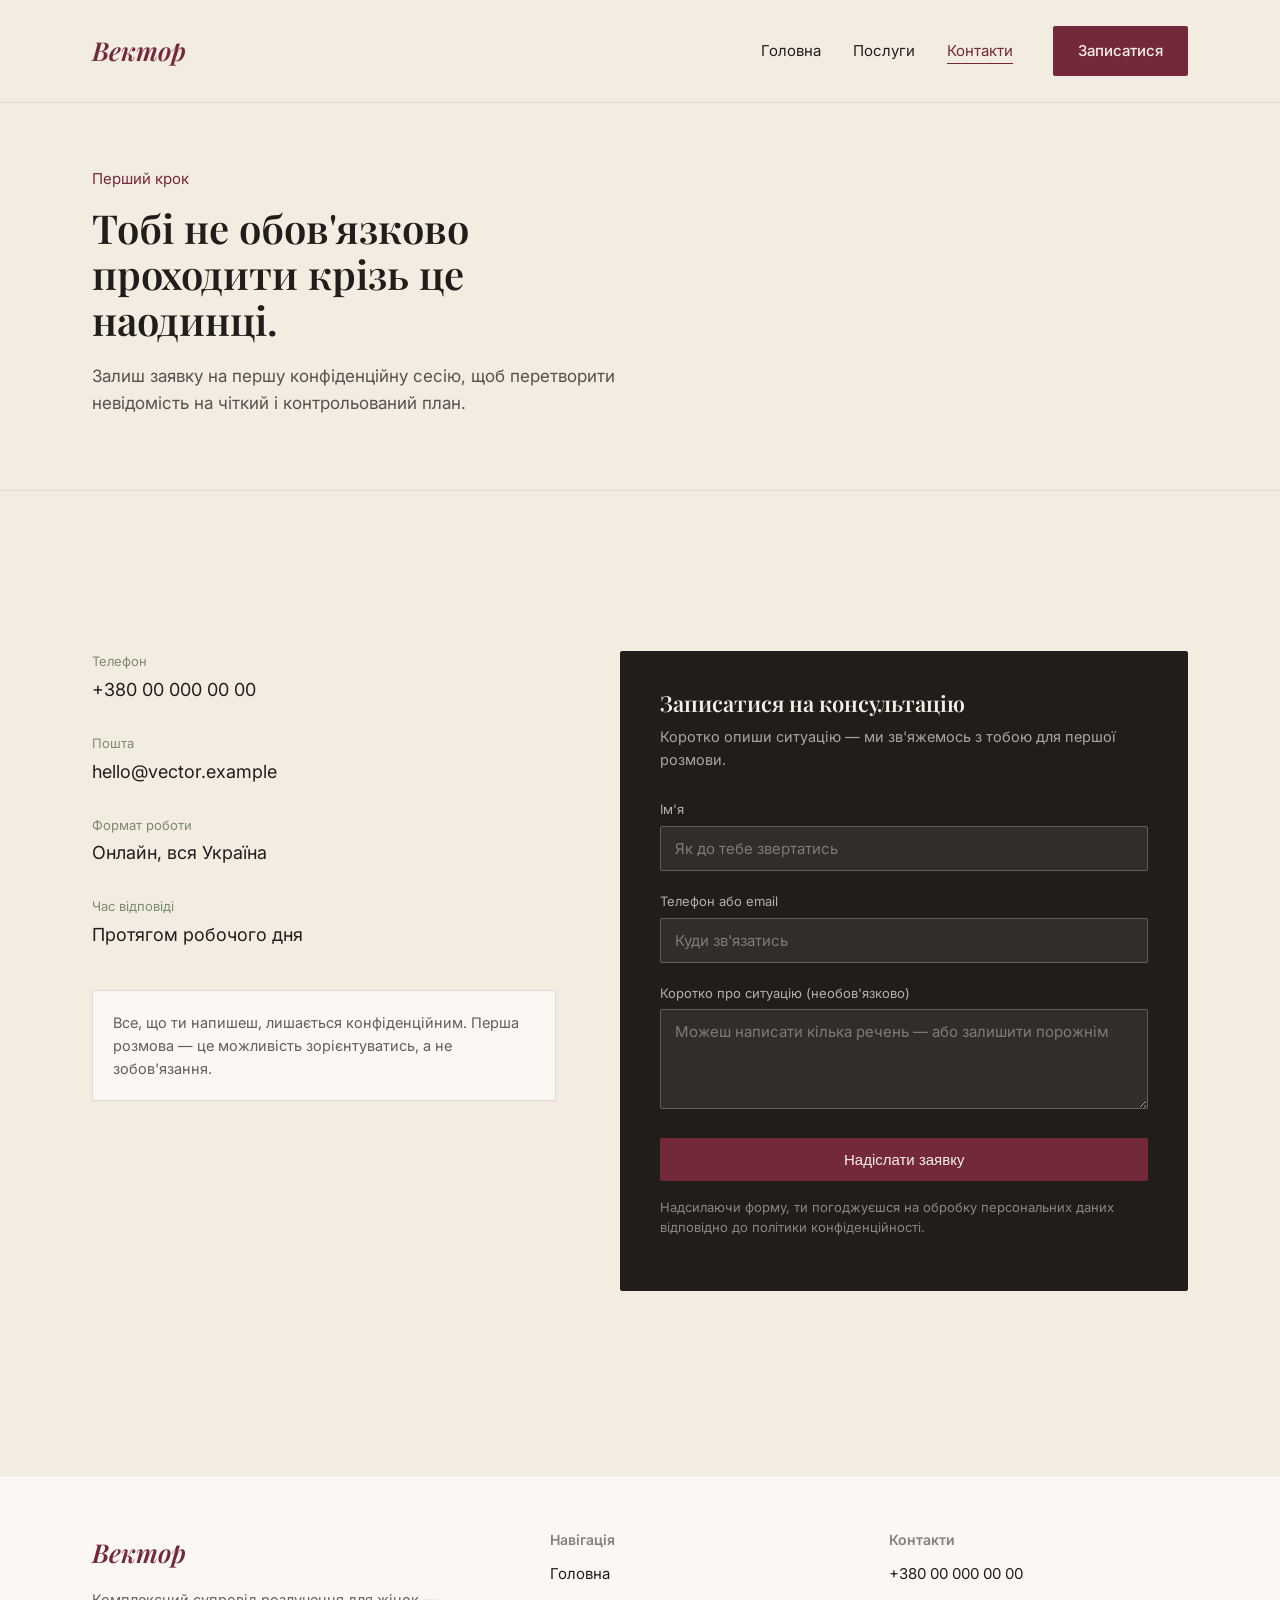
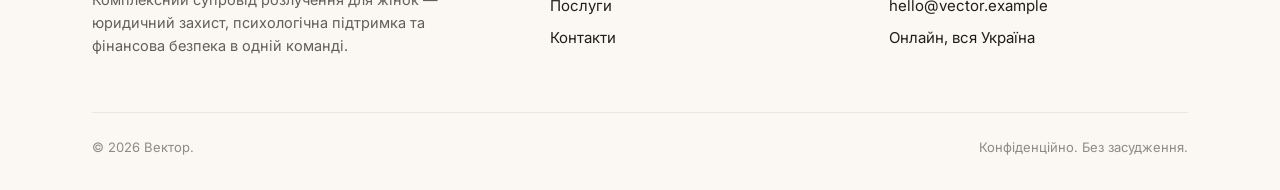
==== contacts.html @ d1794033 "Add files via upload" ====
<!DOCTYPE html>
<html lang="uk">
<head>
<meta charset="UTF-8">
<meta name="viewport" content="width=device-width, initial-scale=1.0">
<title>Контакти — Вектор</title>
<meta name="description" content="Зв'яжись із Вектор для конфіденційної консультації щодо супроводу розлучення.">
<link rel="stylesheet" href="css/style.css">
<link rel="icon" type="image/x-icon" href="favicon.ico">
<link rel="icon" type="image/png" sizes="32x32" href="favicon-32.png">
<link rel="icon" type="image/png" sizes="192x192" href="favicon-192.png">
<link rel="apple-touch-icon" href="apple-touch-icon.png">
</head>
<body>

<header class="site-header">
  <div class="container">
    <a href="index.html" class="logo">Вектор</a>
    <nav class="nav">
      <ul class="nav-links">
        <li><a href="index.html">Головна</a></li>
        <li><a href="services.html">Послуги</a></li>
        <li><a href="contacts.html" aria-current="page">Контакти</a></li>
      </ul>
      <a href="contacts.html" class="btn btn-primary nav-cta-desktop">Записатися</a>
      <button class="nav-toggle" aria-label="Меню" aria-expanded="false">☰</button>
    </nav>
  </div>
</header>

<section class="page-hero">
  <div class="container">
    <p class="kicker">Перший крок</p>
    <h1>Тобі не обов'язково проходити крізь це наодинці.</h1>
    <p class="desc">Залиш заявку на першу конфіденційну сесію, щоб перетворити невідомість на чіткий і контрольований план.</p>
  </div>
</section>

<section class="section">
  <div class="container">
    <div class="contact-grid reveal">

      <div class="contact-info">
        <div class="item">
          <div class="label">Телефон</div>
          <div class="value"><a href="tel:+380000000000">+380 00 000 00 00</a></div>
        </div>
        <div class="item">
          <div class="label">Пошта</div>
          <div class="value"><a href="mailto:hello@vector.example">hello@vector.example</a></div>
        </div>
        <div class="item">
          <div class="label">Формат роботи</div>
          <div class="value">Онлайн, вся Україна</div>
        </div>
        <div class="item">
          <div class="label">Час відповіді</div>
          <div class="value">Протягом робочого дня</div>
        </div>
        <div class="note">Все, що ти напишеш, лишається конфіденційним. Перша розмова — це можливість зорієнтуватись, а не зобов'язання.</div>
      </div>

      <div class="form-card">
        <h3>Записатися на консультацію</h3>
        <p class="sub">Коротко опиши ситуацію — ми зв'яжемось з тобою для першої розмови.</p>
        <form onsubmit="event.preventDefault();">
          <div class="field">
            <label for="name">Ім'я</label>
            <input type="text" id="name" placeholder="Як до тебе звертатись">
          </div>
          <div class="field">
            <label for="contact">Телефон або email</label>
            <input type="text" id="contact" placeholder="Куди зв'язатись">
          </div>
          <div class="field">
            <label for="message">Коротко про ситуацію (необов'язково)</label>
            <textarea id="message" placeholder="Можеш написати кілька речень — або залишити порожнім"></textarea>
          </div>
          <button type="submit" class="btn btn-primary" style="width:100%; justify-content:center;">Надіслати заявку</button>
        </form>
        <p class="form-note">Надсилаючи форму, ти погоджуєшся на обробку персональних даних відповідно до політики конфіденційності.</p>
      </div>

    </div>
  </div>
</section>

<footer class="site-footer">
  <div class="container">
    <div class="footer-grid">
      <div>
        <a href="index.html" class="logo">Вектор</a>
        <p style="margin-top:14px;">Комплексний супровід розлучення для жінок — юридичний захист, психологічна підтримка та фінансова безпека в одній команді.</p>
      </div>
      <div>
        <h4>Навігація</h4>
        <ul>
          <li><a href="index.html">Головна</a></li>
          <li><a href="services.html">Послуги</a></li>
          <li><a href="contacts.html">Контакти</a></li>
        </ul>
      </div>
      <div>
        <h4>Контакти</h4>
        <ul>
          <li><a href="tel:+380000000000">+380 00 000 00 00</a></li>
          <li><a href="mailto:hello@vector.example">hello@vector.example</a></li>
          <li>Онлайн, вся Україна</li>
        </ul>
      </div>
    </div>
    <div class="footer-bottom">
      <span>© 2026 Вектор.</span>
      <span>Конфіденційно. Без засудження.</span>
    </div>
  </div>
</footer>

<script src="js/script.js"></script>
</body>
</html>
---- css/style.css ----
@import url('https://fonts.googleapis.com/css2?family=Playfair+Display:ital,wght@0,500;0,600;0,700;1,500;1,600&family=Inter:wght@400;500;600&display=swap');

:root {
  --ink: #211d1b;
  --wine: #74293b;
  --wine-dark: #5a1f2e;
  --sage: #7c8b70;
  --sand: #f3ece1;
  --paper: #fbf8f3;
  --line: rgba(33, 29, 27, 0.14);
  --line-soft: rgba(33, 29, 27, 0.08);
  --cream-text: #f5efe6;
}

* { box-sizing: border-box; }
html { scroll-behavior: smooth; }

body {
  margin: 0;
  background: var(--sand);
  color: var(--ink);
  font-family: 'Inter', -apple-system, BlinkMacSystemFont, sans-serif;
  font-size: 17px;
  line-height: 1.6;
  -webkit-font-smoothing: antialiased;
}

h1, h2, h3, h4 {
  font-family: 'Playfair Display', Georgia, serif;
  font-weight: 600;
  line-height: 1.15;
  margin: 0 0 0.5em;
  color: var(--ink);
}

p { margin: 0 0 1em; }
a { color: inherit; text-decoration: none; }

.container { max-width: 1160px; margin: 0 auto; padding: 0 32px; }
img { max-width: 100%; display: block; }

/* ---------- Header ---------- */

.site-header {
  padding: 26px 0;
  border-bottom: 1px solid var(--line-soft);
  background: var(--sand);
  position: sticky;
  top: 0;
  z-index: 50;
}

.site-header .container { display: flex; align-items: center; justify-content: space-between; }

.logo {
  font-family: 'Playfair Display', serif;
  font-style: italic;
  font-weight: 600;
  font-size: 26px;
  color: var(--wine);
}

.nav { display: flex; align-items: center; gap: 40px; }
.nav-links { list-style: none; display: flex; gap: 32px; margin: 0; padding: 0; font-size: 15px; }
.nav-links a { position: relative; padding-bottom: 4px; transition: color 0.2s ease; }
.nav-links a:hover { color: var(--wine); }
.nav-links a[aria-current="page"] { color: var(--wine); }
.nav-links a[aria-current="page"]::after {
  content: ''; position: absolute; left: 0; right: 0; bottom: 0; height: 1px; background: var(--wine);
}

.btn {
  display: inline-flex; align-items: center; gap: 8px;
  padding: 12px 24px; border-radius: 2px; font-size: 15px; font-weight: 500;
  cursor: pointer; border: 1px solid transparent;
  transition: background 0.2s ease, color 0.2s ease, border-color 0.2s ease, transform 0.2s ease;
}
.btn-primary { background: var(--wine); color: var(--cream-text); }
.btn-primary:hover { background: var(--wine-dark); transform: translateY(-1px); }
.btn-ghost { border-color: var(--ink); color: var(--ink); }
.btn-ghost:hover { background: var(--ink); color: var(--cream-text); }

.nav-toggle { display: none; background: none; border: none; font-size: 24px; cursor: pointer; }

/* ---------- Hero ---------- */

.hero { padding: 80px 0 60px; position: relative; overflow: hidden; }
.hero-grid { display: grid; grid-template-columns: 1.1fr 0.9fr; gap: 56px; align-items: center; }

.hero-kicker { font-size: 16px; color: var(--wine); margin-bottom: 18px; max-width: 30ch; }
.hero h1 {
  font-size: 48px; max-width: 14ch; margin-bottom: 24px;
  opacity: 0; transform: translateY(14px);
  animation: heroRise 0.8s ease 0.15s forwards;
}
.hero-lede {
  font-size: 18px; max-width: 46ch; color: rgba(33,29,27,0.82); margin-bottom: 32px;
  opacity: 0; transform: translateY(14px);
  animation: heroRise 0.8s ease 0.35s forwards;
}
.hero-actions {
  display: flex; flex-direction: column; align-items: flex-start; gap: 12px;
  opacity: 0; transform: translateY(14px);
  animation: heroRise 0.8s ease 0.5s forwards;
}
.hero-microtext { font-size: 13px; color: rgba(33,29,27,0.55); }

@keyframes heroRise {
  to { opacity: 1; transform: translateY(0); }
}

.vector-graphic { width: 100%; height: auto; }
.vector-graphic path { stroke-dasharray: 700; stroke-dashoffset: 700; animation: drawLine 1.8s ease forwards; }
.vector-graphic .v-rough { animation-delay: 0.1s; }
.vector-graphic .v-line-1 { animation-delay: 0.5s; }
.vector-graphic .v-line-2 { animation-delay: 1.1s; }
.vector-graphic .v-arrow { animation-delay: 1.4s; stroke-dasharray: 60; stroke-dashoffset: 60; }
.vector-graphic .v-dot { opacity: 0; animation: dotIn 0.4s ease forwards; }
.vector-graphic circle.v-dot:nth-of-type(1) { animation-delay: 0.1s; }
.vector-graphic circle.v-dot:nth-of-type(2) { animation-delay: 0.6s; }
.vector-graphic circle.v-dot:nth-of-type(3) { animation-delay: 1.2s; }

@keyframes drawLine { to { stroke-dashoffset: 0; } }
@keyframes dotIn { to { opacity: 1; } }

/* ---------- Scroll reveal ---------- */

.reveal { opacity: 0; transform: translateY(24px); transition: opacity 0.7s ease, transform 0.7s ease; }
.reveal.is-visible { opacity: 1; transform: translateY(0); }
.reveal-delay-1.is-visible { transition-delay: 0.08s; }
.reveal-delay-2.is-visible { transition-delay: 0.16s; }
.reveal-delay-3.is-visible { transition-delay: 0.24s; }

/* ---------- Sections ---------- */

.section { padding: 88px 0; }
.section-alt { background: var(--paper); border-top: 1px solid var(--line-soft); border-bottom: 1px solid var(--line-soft); }
.section-dark { background: var(--ink); color: var(--cream-text); }
.section-dark h2, .section-dark h3 { color: var(--cream-text); }

.philosophy-grid { display: grid; grid-template-columns: 0.85fr 1.15fr; gap: 64px; }
.philosophy-intro h2 { font-size: 32px; max-width: 16ch; }
.philosophy-intro p { color: rgba(33,29,27,0.78); font-size: 16px; }

.philosophy-list { border-top: 1px solid var(--line); }
.philosophy-item {
  display: grid; grid-template-columns: 40px 1fr; gap: 20px; padding: 28px 0;
  border-bottom: 1px solid var(--line);
  transition: padding-left 0.3s ease;
}
.philosophy-item:hover { padding-left: 8px; }
.philosophy-item .mark {
  color: var(--wine); font-size: 20px; line-height: 1.4;
  display: inline-block; transition: transform 0.3s ease;
}
.philosophy-item:hover .mark { transform: translateX(6px); }
.philosophy-item h3 { font-size: 19px; margin-bottom: 6px; }
.philosophy-item p { color: rgba(33,29,27,0.75); font-size: 15.5px; margin: 0; }

.section-head { max-width: 60ch; margin-bottom: 48px; }
.section-head h2 { font-size: 32px; }
.section-head .desc { color: rgba(33,29,27,0.72); font-size: 16px; }
.section-dark .section-head .desc { color: rgba(245,239,230,0.72); }

.services-teaser { display: grid; grid-template-columns: 1.3fr 1fr 1fr; gap: 1px; background: var(--line); border: 1px solid var(--line); }
.service-block { background: var(--sand); padding: 36px 32px; transition: background 0.3s ease; }
.service-block:hover { background: var(--paper); }
.service-block.express { background: var(--wine); color: var(--cream-text); }
.service-block.express:hover { background: var(--wine-dark); }
.service-block.express h3 { color: var(--cream-text); }
.service-block.express .tag { color: rgba(245,239,230,0.75); }
.service-block .tag { font-size: 13px; color: var(--sage); margin-bottom: 12px; display: block; }
.service-block h3 { font-size: 21px; margin-bottom: 12px; }
.service-block p { font-size: 15px; color: rgba(33,29,27,0.72); margin: 0; }
.service-block.express p { color: rgba(245,239,230,0.85); }

.teaser-link { margin-top: 40px; display: inline-flex; gap: 8px; font-size: 15px; color: var(--wine); border-bottom: 1px solid var(--wine); padding-bottom: 2px; transition: gap 0.2s ease; }
.teaser-link:hover { gap: 14px; }

/* ---------- Journey / timeline ---------- */

.journey { position: relative; padding-left: 48px; }
.journey::before {
  content: ''; position: absolute; left: 11px; top: 8px; width: 1px;
  background: linear-gradient(180deg, var(--wine), var(--sage));
  height: 0%;
  transition: height 1.2s ease;
}
.journey.in-view::before { height: calc(100% - 16px); }

.journey-step { position: relative; padding-bottom: 52px; }
.journey-step:last-child { padding-bottom: 0; }
.journey-step::before {
  content: ''; position: absolute; left: -48px; top: 4px; width: 11px; height: 11px; border-radius: 50%;
  background: var(--wine); border: 3px solid var(--ink); box-shadow: 0 0 0 1px var(--wine);
  transform: scale(0); transition: transform 0.4s ease;
}
.journey.in-view .journey-step::before { transform: scale(1); }
.journey-step:nth-child(1)::before { transition-delay: 0.1s; }
.journey-step:nth-child(2)::before { transition-delay: 0.5s; }
.journey-step:nth-child(3)::before { transition-delay: 0.9s; }
.journey-step:nth-child(4)::before { transition-delay: 1.3s; }

.journey-step .step-num { font-size: 13px; color: var(--sage); margin-bottom: 6px; display: block; }
.journey-step h3 { font-size: 22px; margin-bottom: 8px; }
.journey-step p { color: rgba(245,239,230,0.75); max-width: 56ch; margin: 0; }

/* ---------- CTA banner ---------- */

.cta-banner { background: var(--ink); color: var(--cream-text); padding: 96px 0; text-align: left; }
.cta-banner h2 { color: var(--cream-text); font-size: 36px; max-width: 20ch; }
.cta-banner p { max-width: 50ch; color: rgba(245,239,230,0.78); font-size: 17px; }

/* ---------- Footer ---------- */

.site-footer { padding: 56px 0 32px; background: var(--paper); border-top: 1px solid var(--line-soft); }
.footer-grid { display: grid; grid-template-columns: 1.4fr 1fr 1fr; gap: 40px; margin-bottom: 40px; }
.footer-grid h4 { font-family: 'Inter', sans-serif; font-weight: 600; font-size: 14px; margin-bottom: 14px; color: rgba(33,29,27,0.55); }
.footer-grid ul { list-style: none; padding: 0; margin: 0; display: flex; flex-direction: column; gap: 8px; font-size: 15px; }
.footer-grid p { color: rgba(33,29,27,0.7); font-size: 14.5px; max-width: 40ch; }
.footer-bottom { display: flex; justify-content: space-between; font-size: 13px; color: rgba(33,29,27,0.5); border-top: 1px solid var(--line-soft); padding-top: 24px; }

/* ---------- Page hero ---------- */

.page-hero { padding: 64px 0 56px; border-bottom: 1px solid var(--line-soft); }
.page-hero .kicker { color: var(--wine); font-size: 15px; margin-bottom: 14px; }
.page-hero h1 { font-size: 40px; max-width: 20ch; }
.page-hero .desc { font-size: 17px; max-width: 55ch; color: rgba(33,29,27,0.75); }

/* ---------- Services detail rows ---------- */

.service-detail { display: grid; grid-template-columns: 0.5fr 1.5fr; gap: 48px; padding: 56px 0; border-bottom: 1px solid var(--line); }
.service-detail:first-child { padding-top: 0; }
.service-detail:last-child { border-bottom: none; }
.service-detail .label-col .tag { color: var(--sage); font-size: 14px; display: block; margin-bottom: 10px; }
.service-detail .label-col h3 { font-size: 26px; }
.service-detail .body-col p { font-size: 16px; color: rgba(33,29,27,0.78); }
.service-detail .body-col ul { margin: 20px 0 0; padding: 0; list-style: none; }
.service-detail .body-col li { position: relative; padding-left: 22px; margin-bottom: 12px; font-size: 15.5px; color: rgba(33,29,27,0.82); }
.service-detail .body-col li::before { content: ''; position: absolute; left: 0; top: 9px; width: 10px; height: 1px; background: var(--wine); }

/* ---------- Contact page ---------- */

.contact-grid { display: grid; grid-template-columns: 0.9fr 1.1fr; gap: 64px; padding: 72px 0 96px; }
.contact-info .item { margin-bottom: 28px; }
.contact-info .item .label { font-size: 13px; color: var(--sage); margin-bottom: 4px; }
.contact-info .item .value { font-size: 18px; }
.contact-info .note { margin-top: 40px; padding: 20px; background: var(--paper); border: 1px solid var(--line); font-size: 14.5px; color: rgba(33,29,27,0.7); }

.form-card { background: var(--ink); color: var(--cream-text); padding: 40px; border-radius: 2px; }
.form-card h3 { color: var(--cream-text); font-size: 22px; margin-bottom: 8px; }
.form-card .sub { color: rgba(245,239,230,0.65); font-size: 14.5px; margin-bottom: 28px; }
.field { margin-bottom: 20px; }
.field label { display: block; font-size: 13px; color: rgba(245,239,230,0.7); margin-bottom: 6px; }
.field input, .field textarea {
  width: 100%; padding: 12px 14px; background: rgba(245,239,230,0.08);
  border: 1px solid rgba(245,239,230,0.25); border-radius: 2px; color: var(--cream-text);
  font-family: 'Inter', sans-serif; font-size: 15px; transition: border-color 0.2s ease;
}
.field input:focus, .field textarea:focus { outline: none; border-color: var(--sage); }
.field textarea { resize: vertical; min-height: 100px; }
.field input::placeholder, .field textarea::placeholder { color: rgba(245,239,230,0.4); }
.form-note { font-size: 13px; color: rgba(245,239,230,0.5); margin-top: 16px; }

/* ---------- Responsive ---------- */

@media (max-width: 860px) {
  .hero-grid, .philosophy-grid, .contact-grid { grid-template-columns: 1fr; }
  .services-teaser { grid-template-columns: 1fr; }
  .service-detail { grid-template-columns: 1fr; gap: 16px; }
  .footer-grid { grid-template-columns: 1fr; gap: 28px; }
  .nav-links, .nav-cta-desktop { display: none; }
  .nav-toggle { display: block; }
  .hero h1 { font-size: 36px; }
  .cta-banner h2 { font-size: 28px; }
}
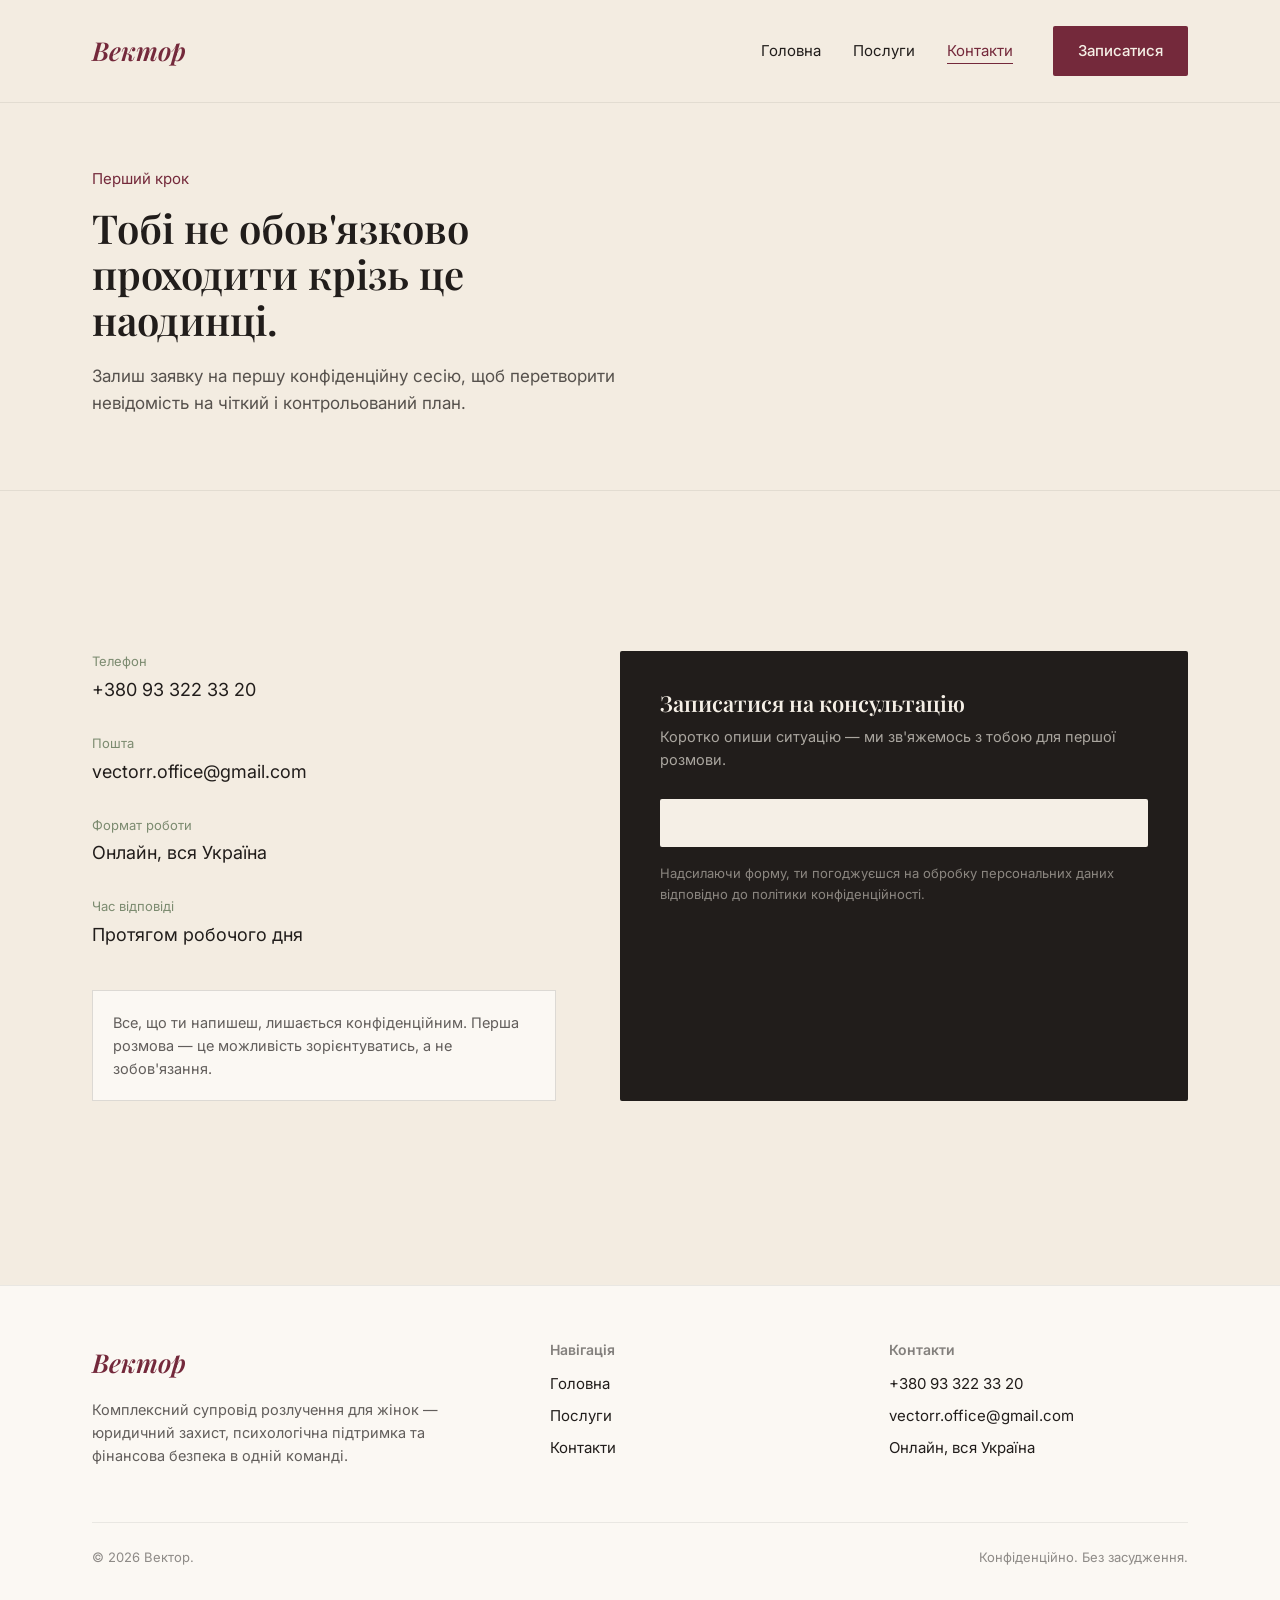
==== commit c296e731: "Update contacts.html" ====
--- a/contacts.html
+++ b/contacts.html
@@ -1,3 +1,4 @@
+
 <!DOCTYPE html>
 <html lang="uk">
 <head>
@@ -43,11 +44,11 @@
       <div class="contact-info">
         <div class="item">
           <div class="label">Телефон</div>
-          <div class="value"><a href="tel:+380000000000">+380 00 000 00 00</a></div>
+          <div class="value"><a href="tel:+380933223320">+380 93 322 33 20</a></div>
         </div>
         <div class="item">
           <div class="label">Пошта</div>
-          <div class="value"><a href="mailto:hello@vector.example">hello@vector.example</a></div>
+          <div class="value"><a href="mailto:vectorr.office@gmail.com">vectorr.office@gmail.com</a></div>
         </div>
         <div class="item">
           <div class="label">Формат роботи</div>
@@ -63,21 +64,13 @@
       <div class="form-card">
         <h3>Записатися на консультацію</h3>
         <p class="sub">Коротко опиши ситуацію — ми зв'яжемось з тобою для першої розмови.</p>
-        <form onsubmit="event.preventDefault();">
-          <div class="field">
-            <label for="name">Ім'я</label>
-            <input type="text" id="name" placeholder="Як до тебе звертатись">
-          </div>
-          <div class="field">
-            <label for="contact">Телефон або email</label>
-            <input type="text" id="contact" placeholder="Куди зв'язатись">
-          </div>
-          <div class="field">
-            <label for="message">Коротко про ситуацію (необов'язково)</label>
-            <textarea id="message" placeholder="Можеш написати кілька речень — або залишити порожнім"></textarea>
-          </div>
-          <button type="submit" class="btn btn-primary" style="width:100%; justify-content:center;">Надіслати заявку</button>
-        </form>
+
+        <!-- Форма HubSpot: заявки автоматично потрапляють у безкоштовну CRM -->
+        <div class="hs-form-wrapper">
+          <script src="https://js-eu1.hsforms.net/forms/embed/149105346.js" defer></script>
+          <div class="hs-form-frame" data-region="eu1" data-form-id="ЗАМІНИ_НА_ID_ФОРМИ_VECTOR" data-portal-id="149105346"></div>
+        </div>
+
         <p class="form-note">Надсилаючи форму, ти погоджуєшся на обробку персональних даних відповідно до політики конфіденційності.</p>
       </div>
 
@@ -103,8 +96,8 @@
       <div>
         <h4>Контакти</h4>
         <ul>
-          <li><a href="tel:+380000000000">+380 00 000 00 00</a></li>
-          <li><a href="mailto:hello@vector.example">hello@vector.example</a></li>
+          <li><a href="tel:+380933223320">+380 93 322 33 20</a></li>
+          <li><a href="mailto:vectorr.office@gmail.com">vectorr.office@gmail.com</a></li>
           <li>Онлайн, вся Україна</li>
         </ul>
       </div>
--- a/css/style.css
+++ b/css/style.css
@@ -262,6 +262,9 @@
 .field input::placeholder, .field textarea::placeholder { color: rgba(245,239,230,0.4); }
 .form-note { font-size: 13px; color: rgba(245,239,230,0.5); margin-top: 16px; }
 
+.hs-form-wrapper { background: var(--cream-text); padding: 24px; border-radius: 2px; }
+.hs-form-wrapper * { color: var(--ink) !important; }
+
 /* ---------- Responsive ---------- */
 
 @media (max-width: 860px) {
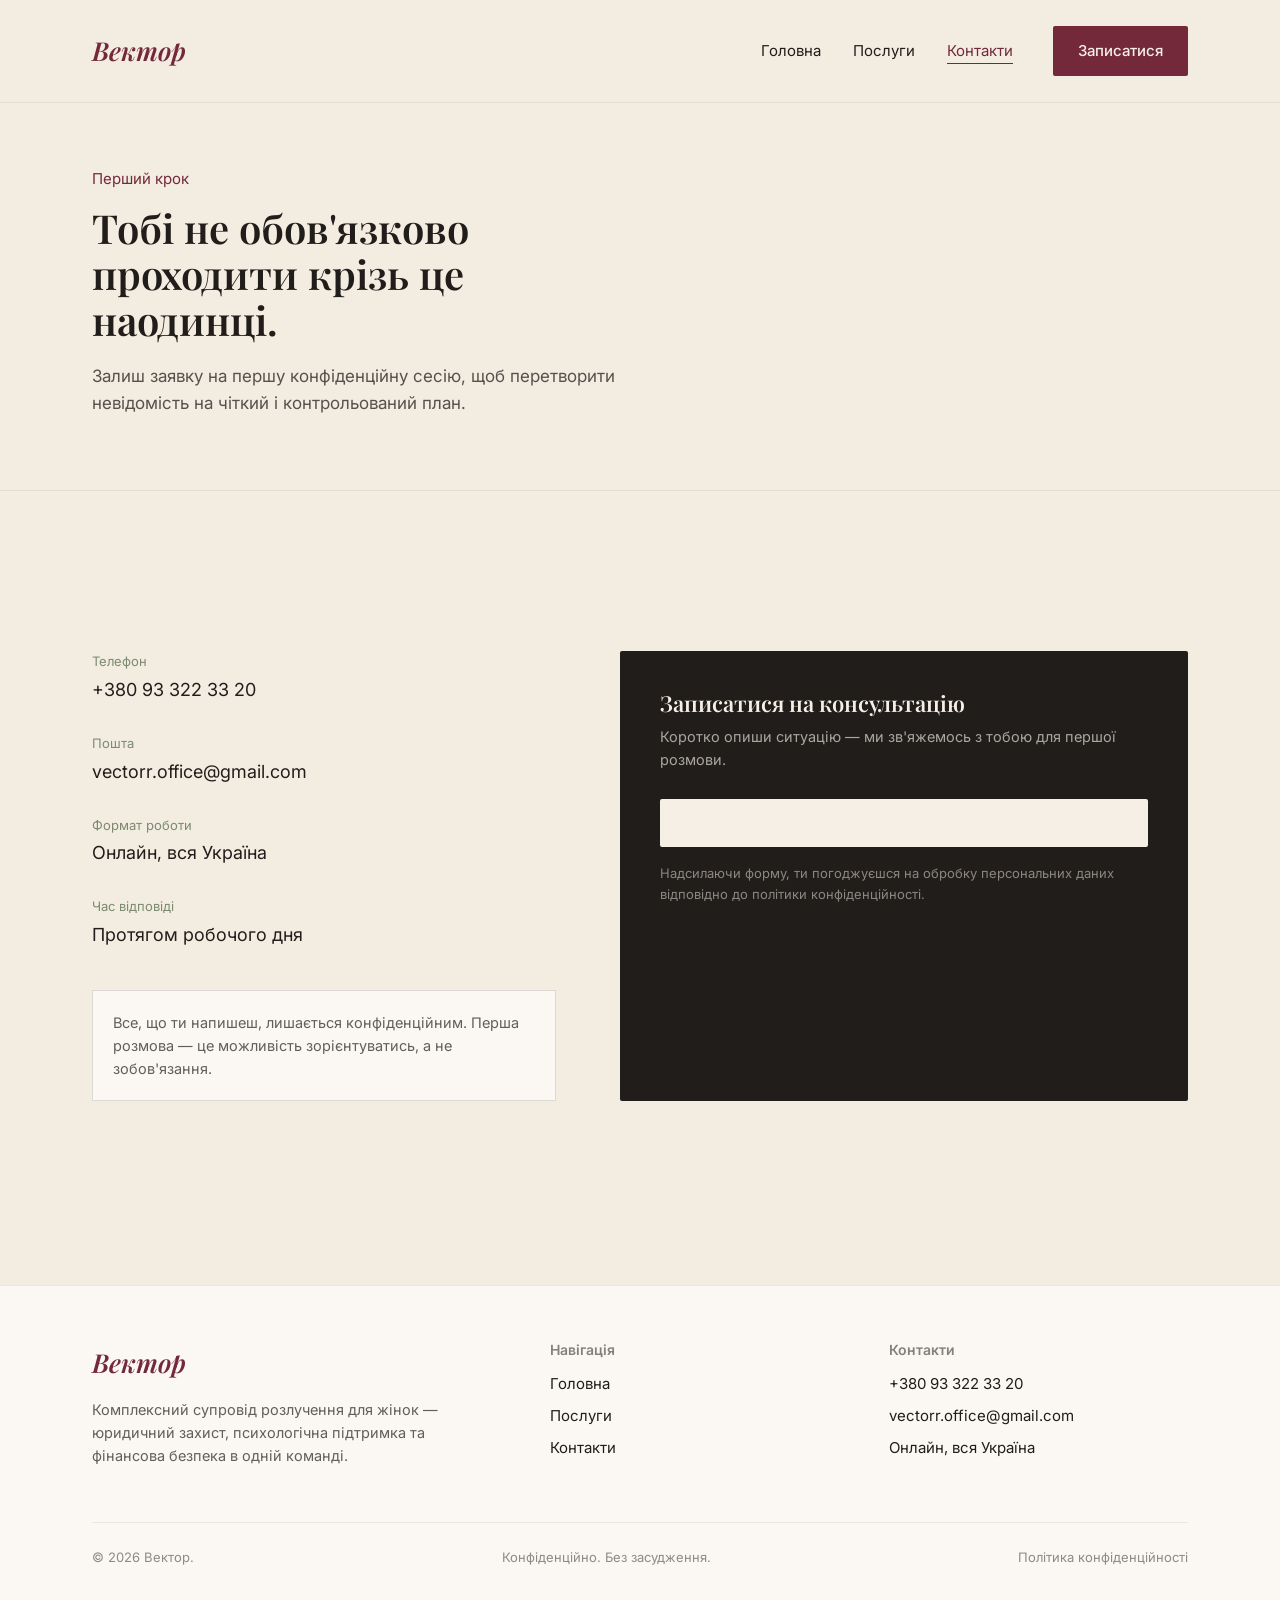
==== commit 528a0dc9: "Update contacts.html" ====
--- a/contacts.html
+++ b/contacts.html
@@ -66,10 +66,16 @@
         <p class="sub">Коротко опиши ситуацію — ми зв'яжемось з тобою для першої розмови.</p>
 
         <!-- Форма HubSpot: заявки автоматично потрапляють у безкоштовну CRM -->
-        <div class="hs-form-wrapper">
-          <script src="https://js-eu1.hsforms.net/forms/embed/149105346.js" defer></script>
-          <div class="hs-form-frame" data-region="eu1" data-form-id="ЗАМІНИ_НА_ID_ФОРМИ_VECTOR" data-portal-id="149105346"></div>
-        </div>
+        <div class="hs-form-wrapper" id="hubspot-form-target"></div>
+        <script charset="utf-8" type="text/javascript" src="//js-eu1.hsforms.net/forms/embed/v2.js"></script>
+        <script>
+          hbspt.forms.create({
+            portalId: "149105346",
+            formId: "5bd3ec89-a999-4a38-92ec-be3fa40ca12e",
+            region: "eu1",
+            target: "#hubspot-form-target"
+          });
+        </script>
 
         <p class="form-note">Надсилаючи форму, ти погоджуєшся на обробку персональних даних відповідно до політики конфіденційності.</p>
       </div>
@@ -105,6 +111,7 @@
     <div class="footer-bottom">
       <span>© 2026 Вектор.</span>
       <span>Конфіденційно. Без засудження.</span>
+      <span><a href="privacy-policy.html">Політика конфіденційності</a></span>
     </div>
   </div>
 </footer>
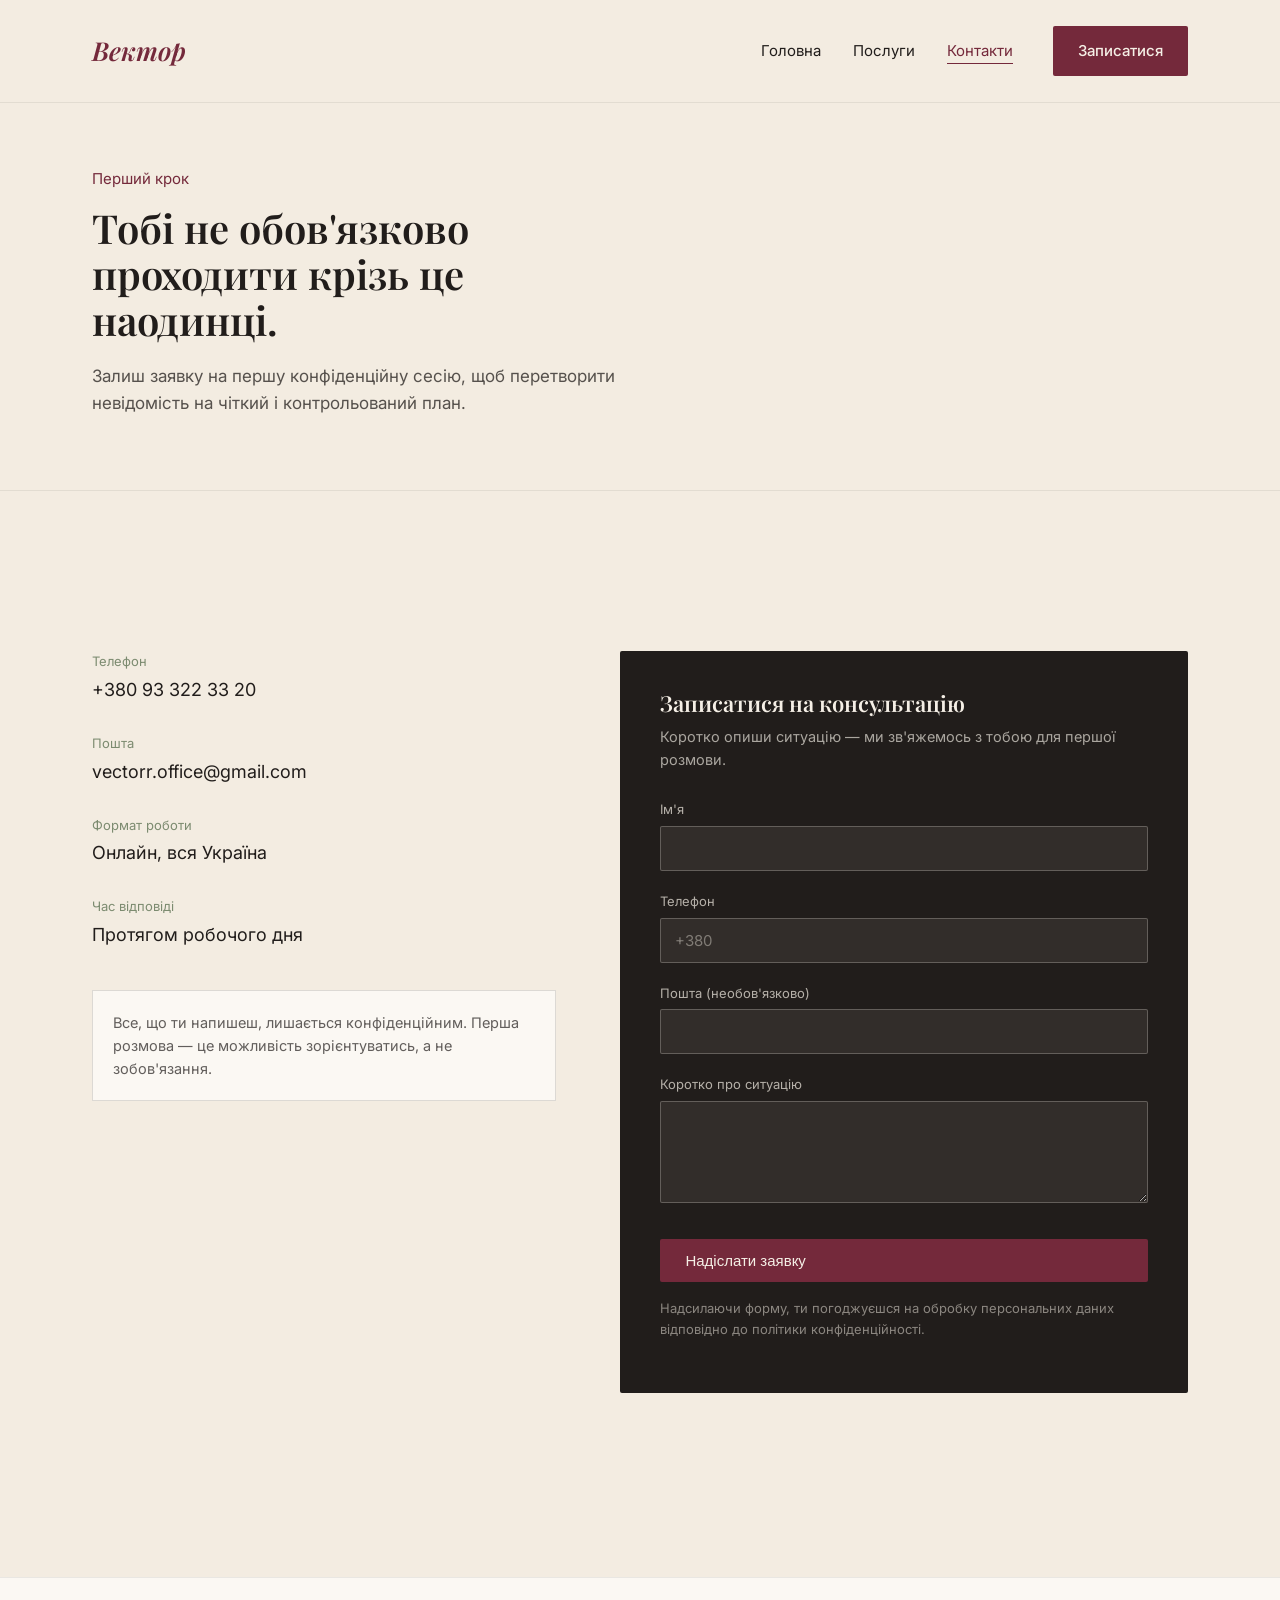
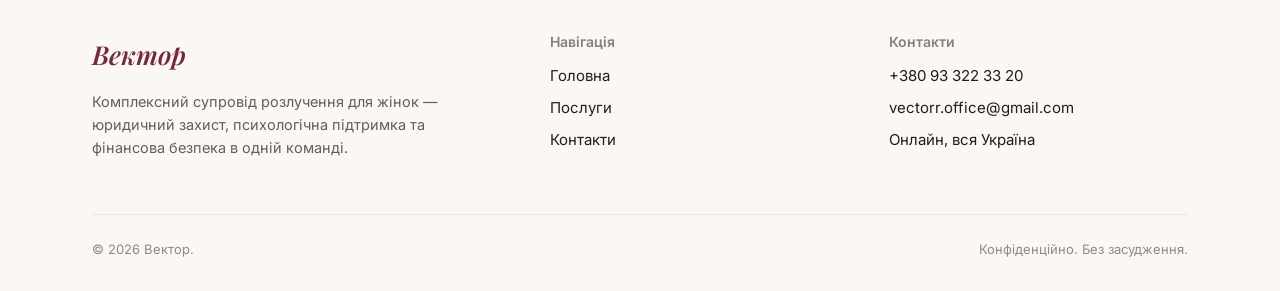
==== commit 6bd92805: "Update contacts.html" ====
--- a/contacts.html
+++ b/contacts.html
@@ -1,4 +1,3 @@
-
 <!DOCTYPE html>
 <html lang="uk">
 <head>
@@ -65,16 +64,34 @@
         <h3>Записатися на консультацію</h3>
         <p class="sub">Коротко опиши ситуацію — ми зв'яжемось з тобою для першої розмови.</p>
 
-        <!-- Форма HubSpot: заявки автоматично потрапляють у безкоштовну CRM -->
-        <div class="hs-form-wrapper" id="hubspot-form-target"></div>
-        <script charset="utf-8" type="text/javascript" src="//js-eu1.hsforms.net/forms/embed/v2.js"></script>
+        <form id="lead-form" action="https://api.web3forms.com/submit" method="POST">
+          <input type="hidden" name="access_key" value="33d1079c-cb4d-48e0-b1f0-724d064cd70f">
+          <input type="hidden" name="subject" value="Нова заявка з сайту Вектор">
+          <input type="hidden" name="from_name" value="Сайт Вектор">
+          <input type="checkbox" name="botcheck" style="display:none" tabindex="-1" autocomplete="off">
+          <div class="field"><label for="f-name">Ім'я</label><input id="f-name" type="text" name="Ім'я" required></div>
+          <div class="field"><label for="f-phone">Телефон</label><input id="f-phone" type="tel" name="Телефон" required placeholder="+380"></div>
+          <div class="field"><label for="f-email">Пошта (необов'язково)</label><input id="f-email" type="email" name="email"></div>
+          <div class="field"><label for="f-msg">Коротко про ситуацію</label><textarea id="f-msg" name="Повідомлення" rows="4"></textarea></div>
+          <button type="submit" class="btn btn-primary" style="width:100%;margin-top:8px;">Надіслати заявку</button>
+          <p id="form-status" role="status" style="margin-top:14px;font-size:14.5px;"></p>
+        </form>
         <script>
-          hbspt.forms.create({
-            portalId: "149105346",
-            formId: "5bd3ec89-a999-4a38-92ec-be3fa40ca12e",
-            region: "eu1",
-            target: "#hubspot-form-target"
+        (function(){
+          var f=document.getElementById('lead-form'),st=document.getElementById('form-status');
+          f.addEventListener('submit',function(e){
+            e.preventDefault();
+            var btn=f.querySelector('button');btn.disabled=true;st.textContent='Надсилаємо…';
+            fetch(f.action,{method:'POST',headers:{'Accept':'application/json'},body:new FormData(f)})
+              .then(function(r){return r.json()})
+              .then(function(d){
+                if(d.success){st.textContent='Дякуємо! Заявку отримано — ми зв\'яжемось з тобою найближчим часом.';f.reset();}
+                else{st.textContent='Не вдалося надіслати. Напиши нам на пошту або зателефонуй.';}
+                btn.disabled=false;
+              })
+              .catch(function(){st.textContent='Помилка з\'єднання. Спробуй ще раз або напиши на пошту.';btn.disabled=false;});
           });
+        })();
         </script>
 
         <p class="form-note">Надсилаючи форму, ти погоджуєшся на обробку персональних даних відповідно до політики конфіденційності.</p>
@@ -111,7 +128,6 @@
     <div class="footer-bottom">
       <span>© 2026 Вектор.</span>
       <span>Конфіденційно. Без засудження.</span>
-      <span><a href="privacy-policy.html">Політика конфіденційності</a></span>
     </div>
   </div>
 </footer>
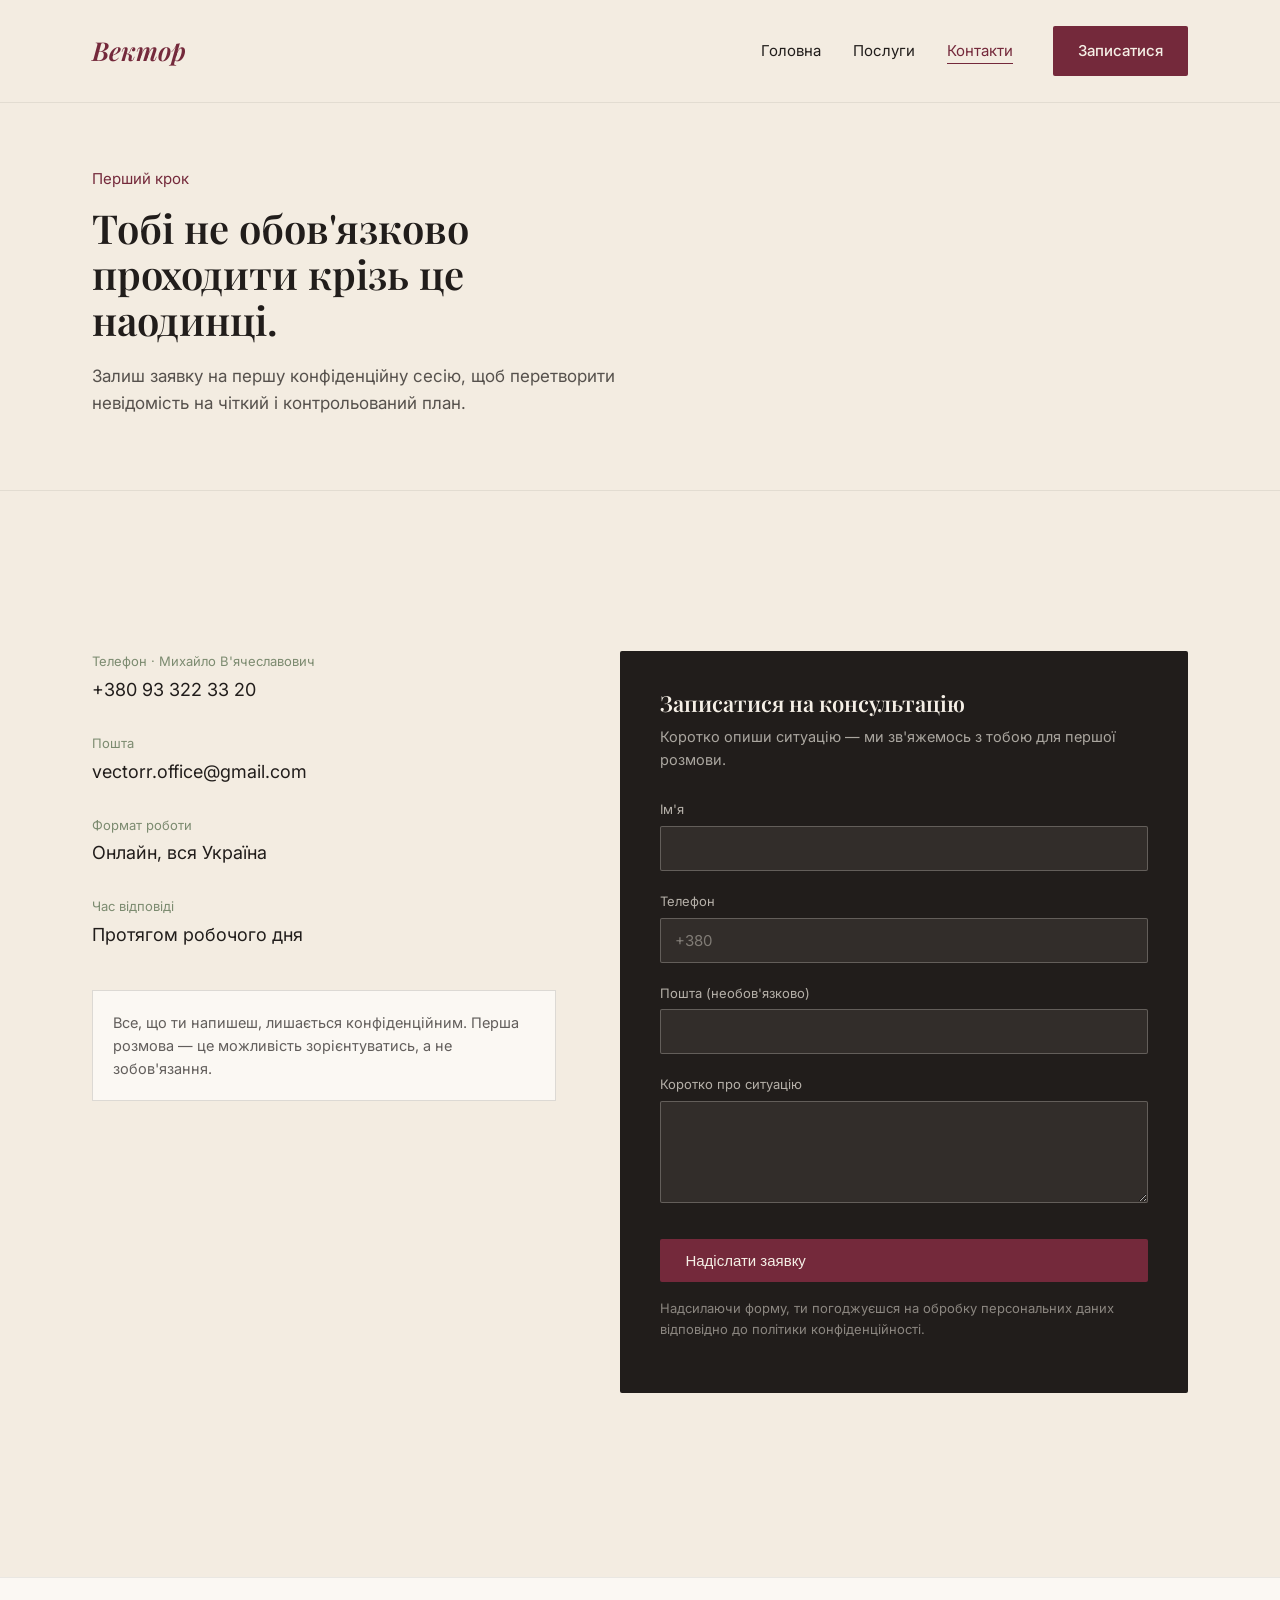
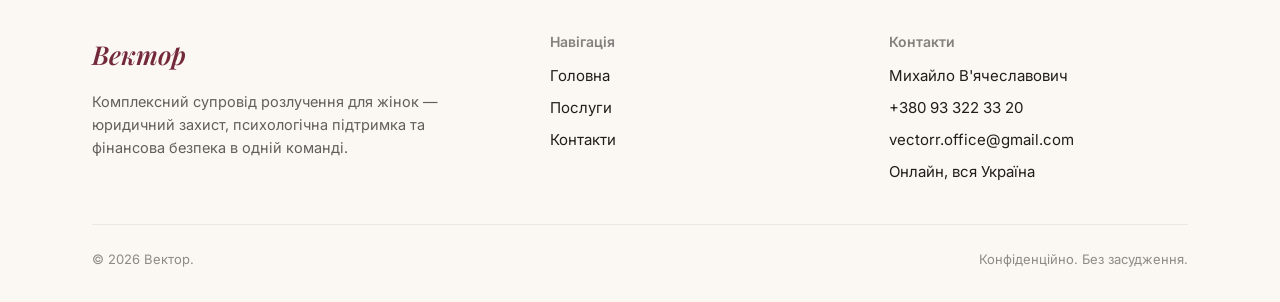
==== commit 0b4ff670: "Update contacts.html" ====
--- a/contacts.html
+++ b/contacts.html
@@ -42,7 +42,7 @@
 
       <div class="contact-info">
         <div class="item">
-          <div class="label">Телефон</div>
+          <div class="label">Телефон · Михайло В'ячеславович</div>
           <div class="value"><a href="tel:+380933223320">+380 93 322 33 20</a></div>
         </div>
         <div class="item">
@@ -119,6 +119,7 @@
       <div>
         <h4>Контакти</h4>
         <ul>
+          <li>Михайло В'ячеславович</li>
           <li><a href="tel:+380933223320">+380 93 322 33 20</a></li>
           <li><a href="mailto:vectorr.office@gmail.com">vectorr.office@gmail.com</a></li>
           <li>Онлайн, вся Україна</li>
